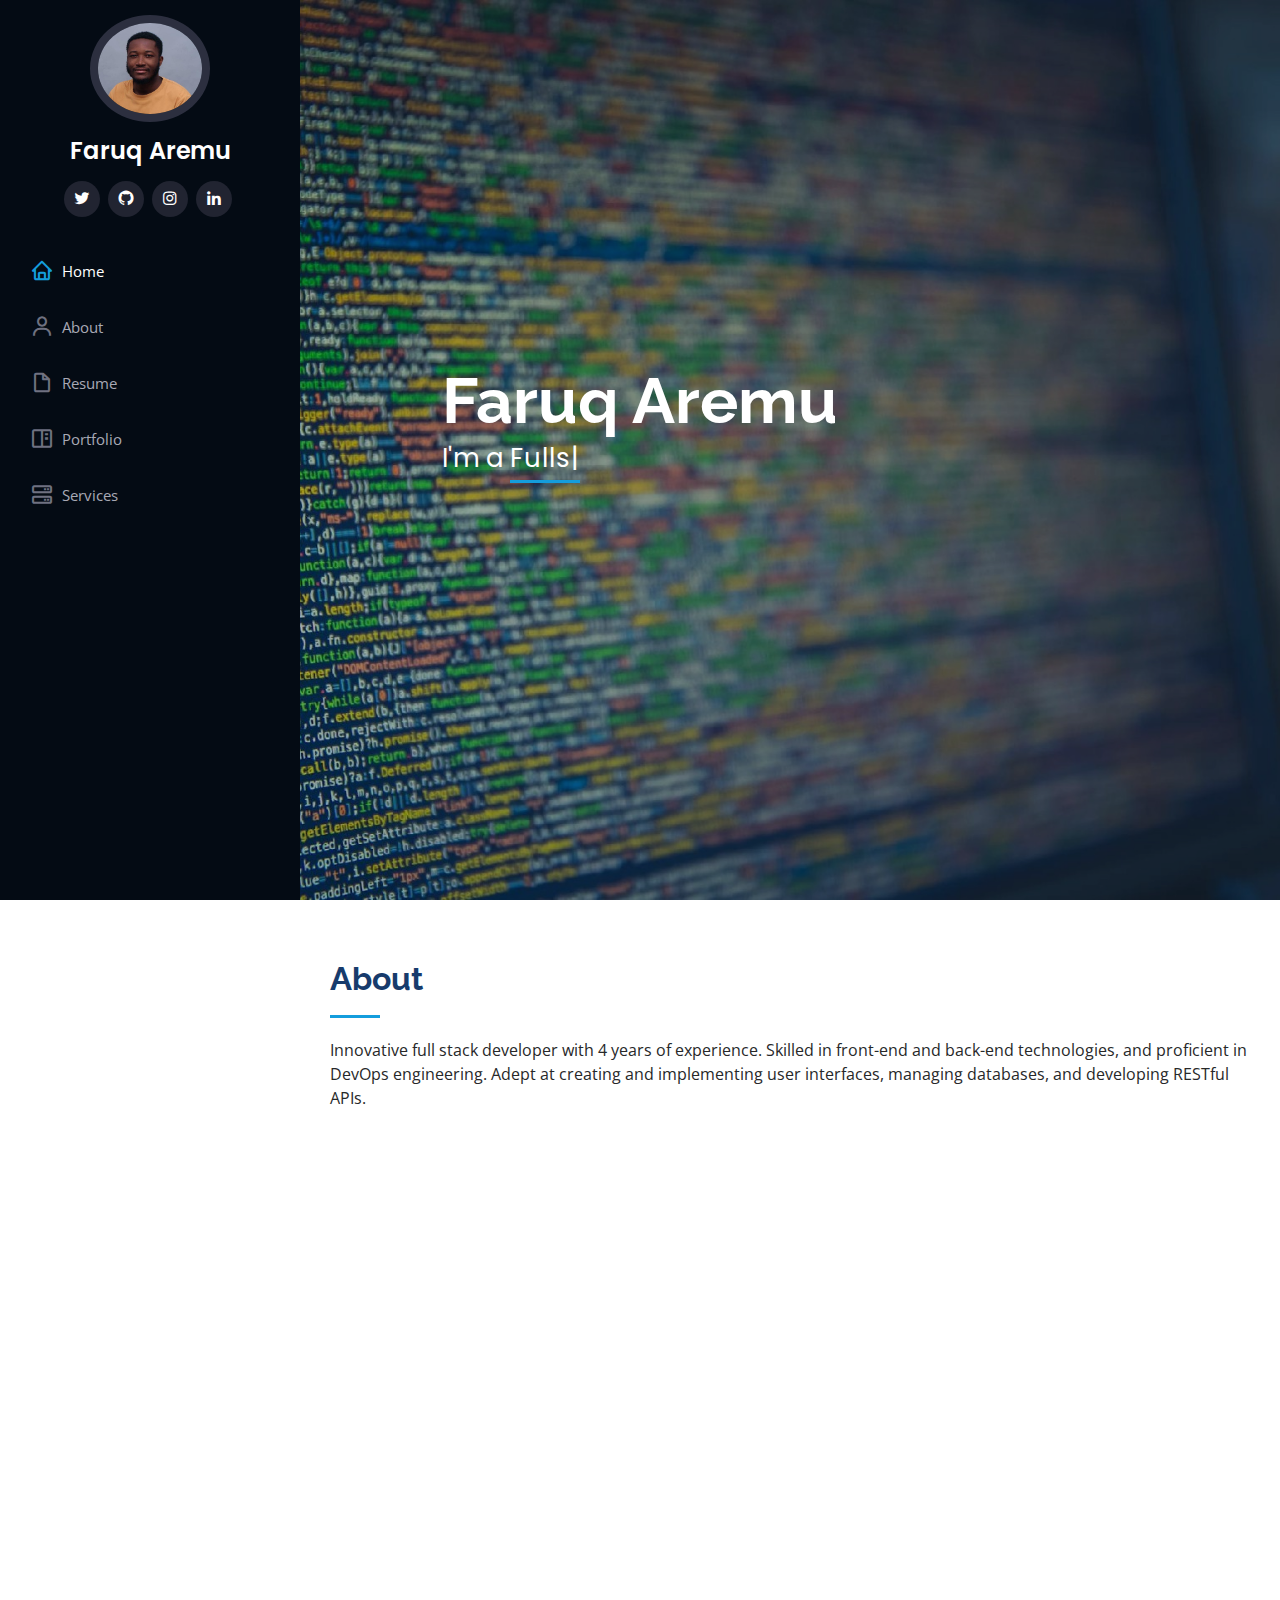
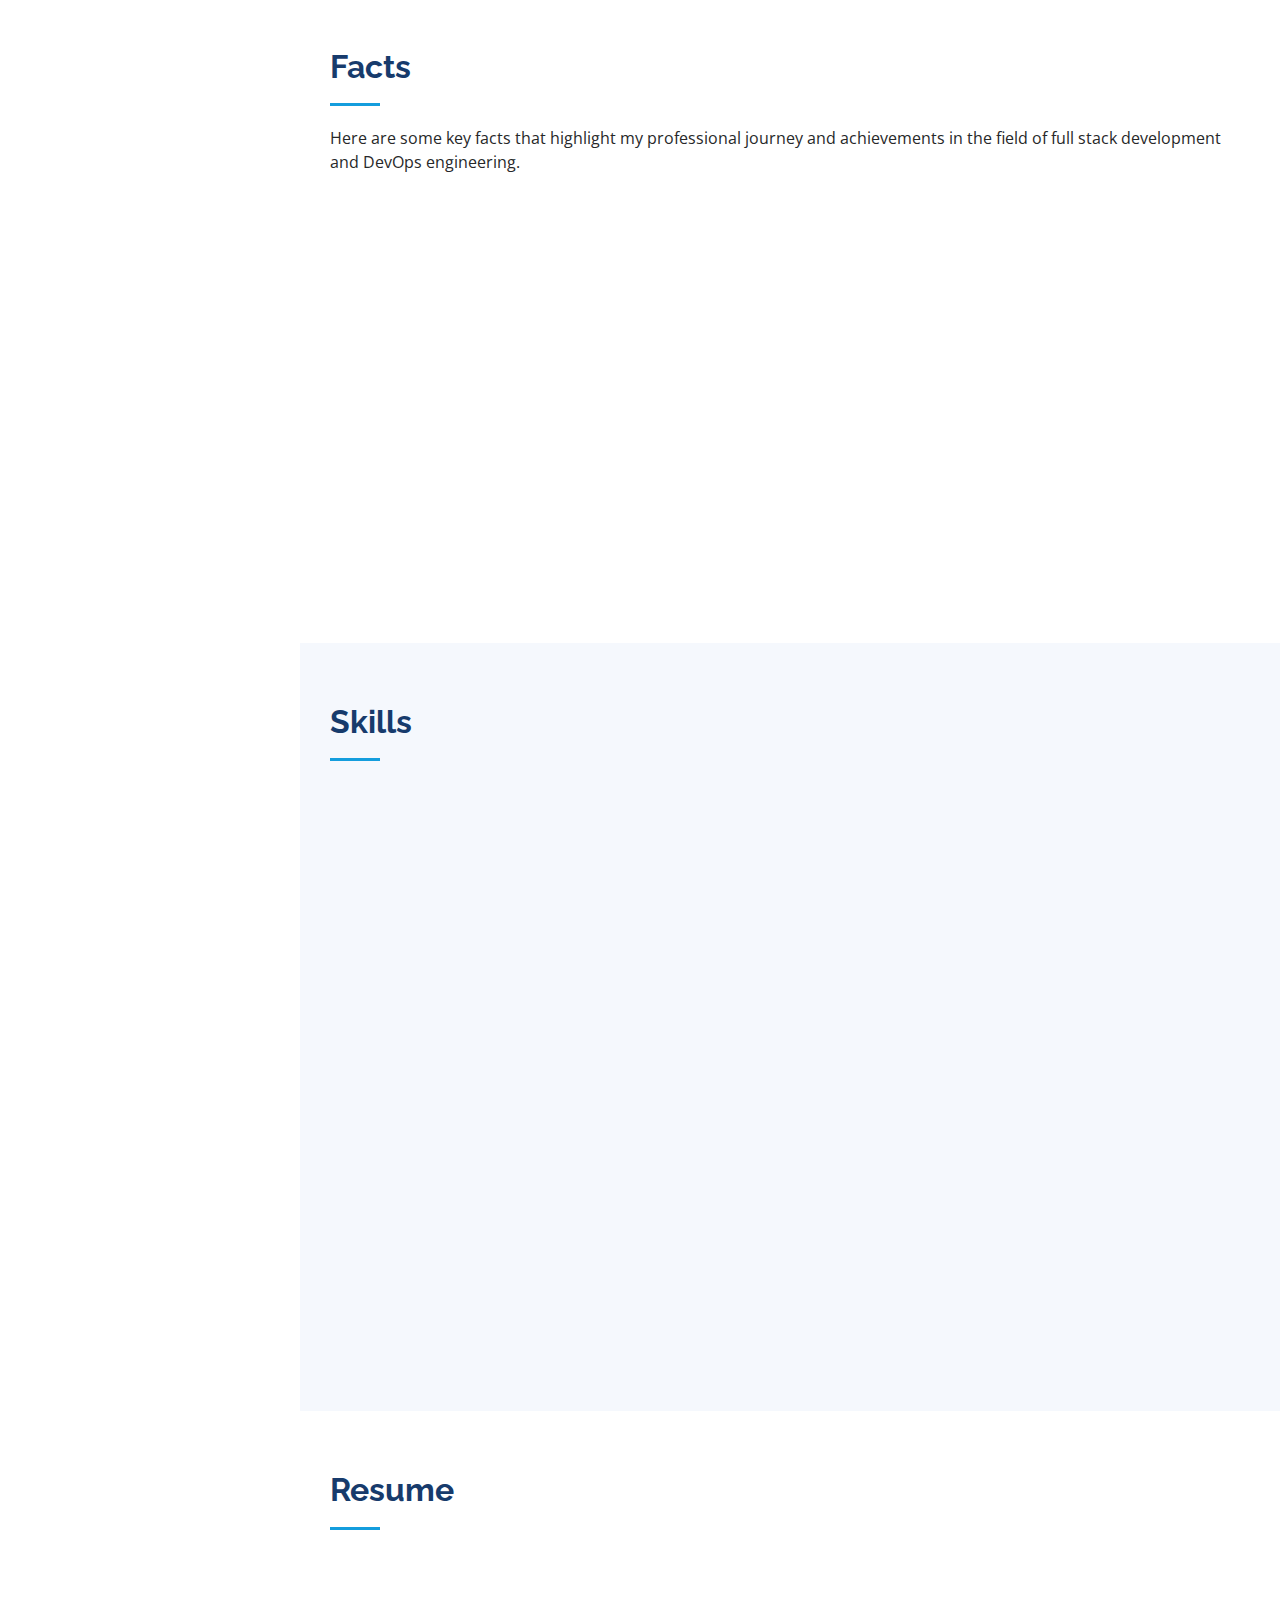
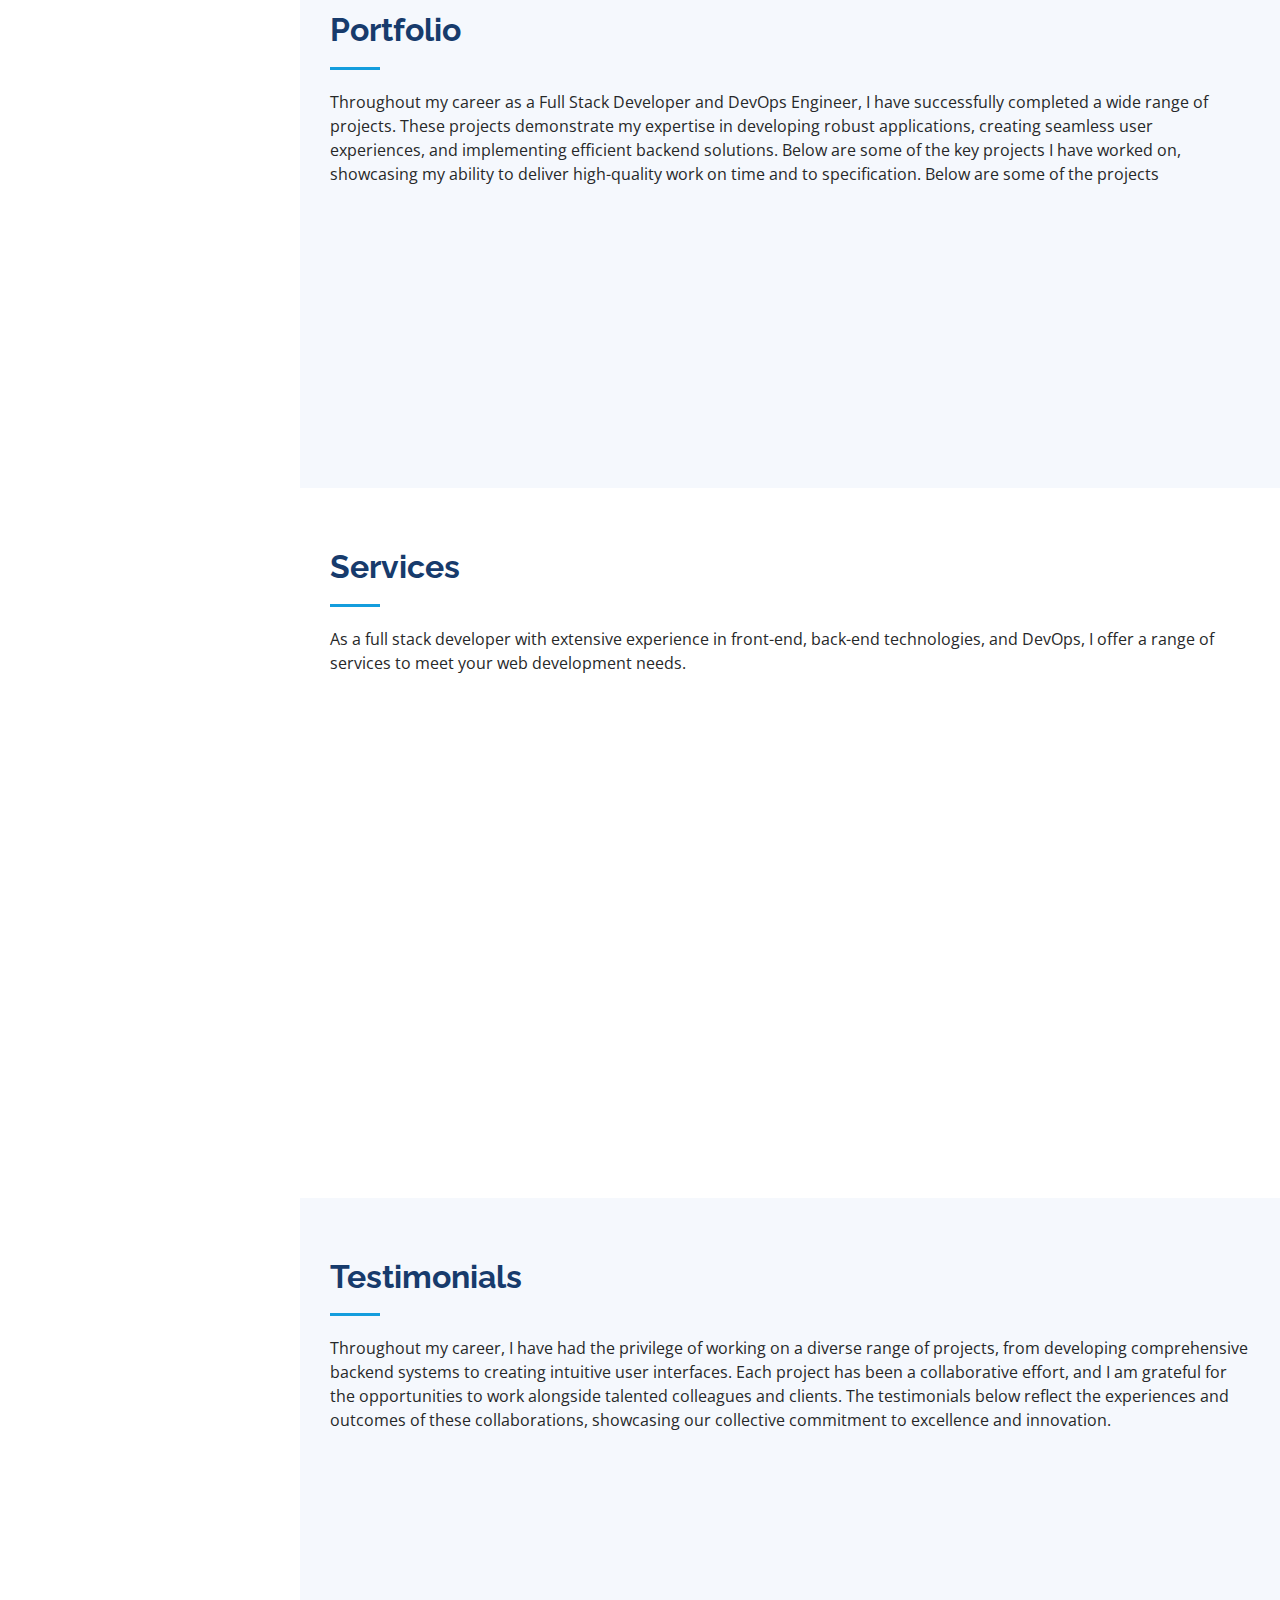
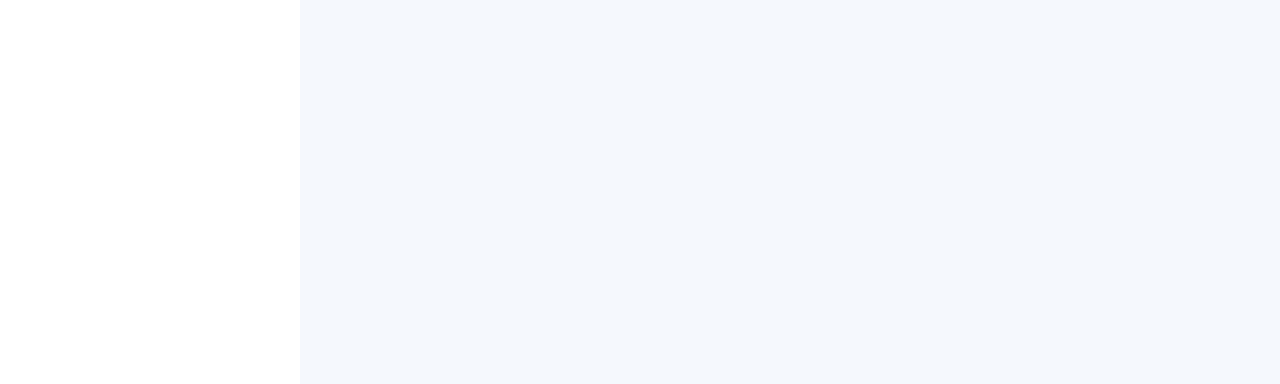
==== index.html @ 21bd144f "Add website files" ====
<!DOCTYPE html>
<html lang="en">

<head>
  <meta charset="utf-8">
  <meta content="width=device-width, initial-scale=1.0" name="viewport">

    <title> Faruq Aremu </title>
  <meta content="" name="description">
  <meta content="" name="keywords">

  <!-- Favicons -->
  <link href="assets/img/faviconRUK.ico" rel="icon">
  <link href="assets/img/apple-touch-icon.png" rel="apple-touch-icon">

  <!-- Google Fonts -->
  <link href="https://fonts.googleapis.com/css?family=Open+Sans:300,300i,400,400i,600,600i,700,700i|Raleway:300,300i,400,400i,500,500i,600,600i,700,700i|Poppins:300,300i,400,400i,500,500i,600,600i,700,700i" rel="stylesheet">

  <!-- Vendor CSS Files -->
  <link href="assets/vendor/aos/aos.css" rel="stylesheet">
  <link href="assets/vendor/bootstrap/css/bootstrap.min.css" rel="stylesheet">
  <link href="assets/vendor/bootstrap-icons/bootstrap-icons.css" rel="stylesheet">
  <link href="assets/vendor/boxicons/css/boxicons.min.css" rel="stylesheet">
  <link href="assets/vendor/glightbox/css/glightbox.min.css" rel="stylesheet">
  <link href="assets/vendor/swiper/swiper-bundle.min.css" rel="stylesheet">

  <!-- Template Main CSS File -->
  <link href="assets/css/style.css" rel="stylesheet">


</head>

<body>

  <!-- ======= Mobile nav toggle button ======= -->
  <i class="bi bi-list mobile-nav-toggle d-xl-none"></i>

  <!-- ======= Header ======= -->
  <header id="header">
    <div class="d-flex flex-column">

      <div class="profile">
        <img src="assets/img/faruq.jpeg" alt="" class="img-fluid rounded-circle">
        <h1 class="text-light"><a href="index.html">Faruq Aremu</a></h1>
        <div class="social-links mt-3 text-center">
          <a href="https://x.com/AremuGG" class="twitter"><i class="bx bxl-twitter"></i></a>
          <a href="https://github.com/aremugg" class="facebook"><i class="bx bxl-github"></i></a>
          <a href="https://www.instagram.com/_rookman/" class="instagram"><i class="bx bxl-instagram"></i></a>
          <a href="https://www.linkedin.com/in/aremu-faruq-64a634228/" class="linkedin"><i class="bx bxl-linkedin"></i></a>
        </div>
      </div>

      <nav id="navbar" class="nav-menu navbar">
        <ul>
          <li><a href="#hero" class="nav-link scrollto active"><i class="bx bx-home"></i> <span>Home</span></a></li>
          <li><a href="#about" class="nav-link scrollto"><i class="bx bx-user"></i> <span>About</span></a></li>
          <li><a href="#resume" class="nav-link scrollto"><i class="bx bx-file-blank"></i> <span>Resume</span></a></li>
          <li><a href="#portfolio" class="nav-link scrollto"><i class="bx bx-book-content"></i> <span>Portfolio</span></a></li>
          <li><a href="#services" class="nav-link scrollto"><i class="bx bx-server"></i> <span>Services</span></a></li>
<!--          <li><a href="#contact" class="nav-link scrollto"><i class="bx bx-envelope"></i> <span>Contact</span></a></li>-->
        </ul>
      </nav><!-- .nav-menu -->
    </div>
  </header><!-- End Header -->

  <!-- ======= Hero Section ======= -->
  <section id="hero" class="d-flex flex-column justify-content-center align-items-center">
    <div class="hero-container" data-aos="fade-in">
      <h1>Faruq Aremu</h1>
      <p>I'm a <span class="typed" data-typed-items="Fullstack Developer, Dev ops Engineer , Freelancer"></span></p>
    </div>
  </section><!-- End Hero -->

  <main id="main">

    <!-- ======= About Section ======= -->
    <section id="about" class="about">
      <div class="container">

        <div class="section-title">
          <h2>About</h2>
          <p>Innovative full stack developer with 4 years of experience. Skilled in front-end and back-end technologies, and proficient in DevOps engineering. Adept at creating and implementing user interfaces, managing databases, and developing RESTful APIs.</p>
        </div>

        <div class="row">
          <div class="col-lg-4" data-aos="fade-right">
            <img src="assets/img/faruq.jpeg" class="img-fluid" alt="userImage">
          </div>
          <div class="col-lg-8 pt-4 pt-lg-0 content" data-aos="fade-left">
            <h3>Fullstack Developer &amp; DevOps Engineer</h3>
            <div class="row">
              <div class="col-lg-6">
                <ul>
                  <li><i class="bi bi-chevron-right"></i> <strong>Website:</strong> <span>www.example.com</span></li>
                  <li><i class="bi bi-chevron-right"></i> <strong>Phone:</strong> <span>+234 703 942 8881</span></li>
                  <li><i class="bi bi-chevron-right"></i> <strong>City:</strong> <span>Lagos, Nigeria</span></li>
                </ul>
              </div>
              <div class="col-lg-6">
                <ul>
                  <li><i class="bi bi-chevron-right"></i> <strong>Degree:</strong> <span>B.Sc. Accounting</span></li>
                  <li><i class="bi bi-chevron-right"></i> <strong>Email:</strong> <span>farouk2127@gmail.com</span></li>
                  <li><i class="bi bi-chevron-right"></i> <strong>Freelance:</strong> <span>Available</span></li>
                </ul>
              </div>
            </div>
            <p>
              Faruq Aremu is an innovative and deadline-driven full stack developer with over 4 years of experience. Skilled in designing and developing user-centered digital and print marketing materials from initial concept to final polished deliverable. Experienced in front-end and back-end technologies, Faruq has a proven track record of managing databases, developing RESTful APIs, and implementing CI/CD pipelines to ensure efficient and high-quality project delivery. He is proficient in using React, Tailwind, Vite, Node.js, Express.js, and Nest.js, among other technologies. Faruq is committed to continuous improvement and learning in the field of software development and DevOps.
            </p>
          </div>
        </div>

      </div>
    </section><!-- End About Section -->

    <!-- ======= Facts Section ======= -->
    <section id="facts" class="facts">
      <div class="container">

        <div class="section-title">
          <h2>Facts</h2>
          <p>Here are some key facts that highlight my professional journey and achievements in the field of full stack development and DevOps engineering.</p>
        </div>

        <div class="row no-gutters">

          <div class="col-lg-3 col-md-6 d-md-flex align-items-md-stretch" data-aos="fade-up">
            <div class="count-box">
              <i class="bi bi-emoji-smile"></i>
              <span data-purecounter-start="0" data-purecounter-end="25" data-purecounter-duration="1" class="purecounter"></span>
              <p><strong>Happy Clients</strong> Successfully completed projects for 25 clients, ensuring satisfaction and repeat business.</p>
            </div>
          </div>

          <div class="col-lg-3 col-md-6 d-md-flex align-items-md-stretch" data-aos="fade-up" data-aos-delay="100">
            <div class="count-box">
              <i class="bi bi-journal-richtext"></i>
              <span data-purecounter-start="0" data-purecounter-end="30" data-purecounter-duration="1" class="purecounter"></span>
              <p><strong>Projects</strong> Delivered over 30 projects, encompassing web applications, APIs, and cloud deployments.</p>
            </div>
          </div>

          <div class="col-lg-3 col-md-6 d-md-flex align-items-md-stretch" data-aos="fade-up" data-aos-delay="200">
            <div class="count-box">
              <i class="bi bi-headset"></i>
              <span data-purecounter-start="0" data-purecounter-end="2000" data-purecounter-duration="1" class="purecounter"></span>
              <p><strong>Hours Of Support</strong> Provided 2000+ hours of support and maintenance, ensuring optimal performance and client satisfaction.</p>
            </div>
          </div>

          <div class="col-lg-3 col-md-6 d-md-flex align-items-md-stretch" data-aos="fade-up" data-aos-delay="300">
            <div class="count-box">
              <i class="bi bi-people"></i>
              <span data-purecounter-start="0" data-purecounter-end="20" data-purecounter-duration="1" class="purecounter"></span>
              <p><strong>Team Members</strong> Collaborated with 20 dedicated team members across various projects, fostering teamwork and innovation.</p>
            </div>
          </div>

        </div>

      </div>
    </section><!-- End Facts Section -->

    <!-- ======= Skills Section ======= -->
    <section id="skills" class="skills section-bg">
      <div class="container">

        <div class="section-title">
          <h2>Skills</h2>
        </div>

        <div class="row skills-content">

          <div class="col-lg-6" data-aos="fade-up">

            <div class="progress">
              <span class="skill">HTML <i class="val">100%</i></span>
              <div class="progress-bar-wrap">
                <div class="progress-bar" role="progressbar" aria-valuenow="100" aria-valuemin="0" aria-valuemax="100"></div>
              </div>
            </div>

            <div class="progress">
              <span class="skill">CSS <i class="val">100%</i></span>
              <div class="progress-bar-wrap">
                <div class="progress-bar" role="progressbar" aria-valuenow="100" aria-valuemin="0" aria-valuemax="100"></div>
              </div>
            </div>

            <div class="progress">
              <span class="skill">JavaScript <i class="val">100%</i></span>
              <div class="progress-bar-wrap">
                <div class="progress-bar" role="progressbar" aria-valuenow="100" aria-valuemin="0" aria-valuemax="100"></div>
              </div>
            </div>

            <div class="progress">
              <span class="skill">React <i class="val">100%</i></span>
              <div class="progress-bar-wrap">
                <div class="progress-bar" role="progressbar" aria-valuenow="100" aria-valuemin="0" aria-valuemax="100"></div>
              </div>
            </div>

            <div class="progress">
              <span class="skill">Vue <i class="val">100%</i></span>
              <div class="progress-bar-wrap">
                <div class="progress-bar" role="progressbar" aria-valuenow="100" aria-valuemin="0" aria-valuemax="100"></div>
              </div>
            </div>

            <div class="progress">
              <span class="skill">Node.js <i class="val">100%</i></span>
              <div class="progress-bar-wrap">
                <div class="progress-bar" role="progressbar" aria-valuenow="100" aria-valuemin="0" aria-valuemax="100"></div>
              </div>
            </div>

            <div class="progress">
              <span class="skill">Tailwind <i class="val">100%</i></span>
              <div class="progress-bar-wrap">
                <div class="progress-bar" role="progressbar" aria-valuenow="100" aria-valuemin="0" aria-valuemax="100"></div>
              </div>
            </div>
            <div class="progress">
              <span class="skill">GIT <i class="val">100%</i></span>
              <div class="progress-bar-wrap">
                <div class="progress-bar" role="progressbar" aria-valuenow="100" aria-valuemin="0" aria-valuemax="100"></div>
              </div>
            </div>
            <div class="progress">
              <span class="skill">Typescript <i class="val">100%</i></span>
              <div class="progress-bar-wrap">
                <div class="progress-bar" role="progressbar" aria-valuenow="100" aria-valuemin="0" aria-valuemax="100"></div>
              </div>
            </div>

          </div>

          <div class="col-lg-6" data-aos="fade-up" data-aos-delay="100">

            <div class="progress">
              <span class="skill">Express.js <i class="val">100%</i></span>
              <div class="progress-bar-wrap">
                <div class="progress-bar" role="progressbar" aria-valuenow="100" aria-valuemin="0" aria-valuemax="100"></div>
              </div>
            </div>

            <div class="progress">
              <span class="skill">Nest.js <i class="val">80%</i></span>
              <div class="progress-bar-wrap">
                <div class="progress-bar" role="progressbar" aria-valuenow="80" aria-valuemin="0" aria-valuemax="100"></div>
              </div>
            </div>

            <div class="progress">
              <span class="skill">SQL/NoSQL Databases <i class="val">100%</i></span>
              <div class="progress-bar-wrap">
                <div class="progress-bar" role="progressbar" aria-valuenow="100" aria-valuemin="0" aria-valuemax="100"></div>
              </div>
            </div>

            <div class="progress">
              <span class="skill">Docker <i class="val">85%</i></span>
              <div class="progress-bar-wrap">
                <div class="progress-bar" role="progressbar" aria-valuenow="85" aria-valuemin="0" aria-valuemax="100"></div>
              </div>
            </div>

            <div class="progress">
              <span class="skill">Kubernetes <i class="val">85%</i></span>
              <div class="progress-bar-wrap">
                <div class="progress-bar" role="progressbar" aria-valuenow="75" aria-valuemin="0" aria-valuemax="100"></div>
              </div>
            </div>

            <div class="progress">
              <span class="skill">Amazon Web Services (AWS)<i class="val">100%</i></span>
              <div class="progress-bar-wrap">
                <div class="progress-bar" role="progressbar" aria-valuenow="100" aria-valuemin="0" aria-valuemax="100"></div>
              </div>
            </div>

            <div class="progress">
              <span class="skill">Microsoft Azure<i class="val">100%</i></span>
              <div class="progress-bar-wrap">
                <div class="progress-bar" role="progressbar" aria-valuenow="100" aria-valuemin="0" aria-valuemax="100"></div>
              </div>
            </div>
            <div class="progress">
              <span class="skill">Vite<i class="val">100%</i></span>
              <div class="progress-bar-wrap">
                <div class="progress-bar" role="progressbar" aria-valuenow="100" aria-valuemin="0" aria-valuemax="100"></div>
              </div>
            </div>
            <div class="progress">
              <span class="skill">Rest API<i class="val">100%</i></span>
              <div class="progress-bar-wrap">
                <div class="progress-bar" role="progressbar" aria-valuenow="100" aria-valuemin="0" aria-valuemax="100"></div>
              </div>
            </div>


          </div>

        </div>

      </div>
    </section><!-- End Skills Section -->

    <!-- ======= Resume Section ======= -->
    <section id="resume" class="resume">
      <div class="container">

        <div class="section-title">
          <h2>Resume</h2>
        </div>

        <div class="row">
          <div class="col-lg-6" data-aos="fade-up">
            <h3 class="resume-title">Summary</h3>
            <div class="resume-item pb-0">
              <h4>Faruq Aremu</h4>
              <p><em>Innovative full stack developer with 4 years of experience. Skilled in front-end and back-end technologies, and proficient in DevOps engineering. Adept at creating and implementing user interfaces, managing databases, and developing RESTful APIs.</em></p>
              <ul>
                <li>32, Greenville Estate, Ajah-Lekki, Lagos</li>
                <li>+2347039428881</li>
                <li>farouk2127@gmail.com</li>
              </ul>
            </div>

            <h3 class="resume-title">Education</h3>
            <div class="resume-item">
              <h4>B.Sc. Accounting</h4>
              <h5>2016 - 2020</h5>
              <p><em>University of Lagos, Akoka-Yaba, Lagos</em></p>
              <p>Second Class Honours, Lower Division</p>
            </div>
            <div class="resume-item">
              <h4>Senior Secondary School Certificate</h4>
              <h5>2010 - 2016</h5>
              <p><em>Genesis High School</em></p>
            </div>

            <h3 class="resume-title">Professional Experience</h3>
            <div class="resume-item">
              <h4>Intern</h4>
              <h5>February 2024</h5>
              <p><em>HNG TECH LIMITED, Lagos</em></p>
              <ul>
                <li>Containerized applications using Docker.</li>
                <li>Managed Docker images and containers.</li>
                <li>Implemented Kubernetes for orchestration and management of containerized applications.</li>
                <li>Assisted in managing Kubernetes clusters.</li>
                <li>Contributed to a 20% reduction in deployment times by optimizing Docker and Kubernetes configurations.</li>
              </ul>
            </div>
            <div class="resume-item">
              <h4>Frontend Developer</h4>
              <h5>October 2018 - February 2019</h5>
              <p><em>TechGen Africa, Ajah, Lagos</em></p>
              <ul>
                <li>Developed websites using HTML5, CSS3, and JavaScript.</li>
                <li>Implemented enhancements to improve web functionality and responsiveness.</li>
                <li>Ensured builds functioned correctly on mobile, tablet, and desktop devices.</li>
                <li>Increased web traffic by 15% through user-friendly interface enhancements and SEO optimization.</li>
              </ul>
            </div>
          </div>

          <div class="col-lg-6" data-aos="fade-up" data-aos-delay="100">
            <h3 class="resume-title">Professional Experience</h3>
            <div class="resume-item">
              <h4>Full Stack Engineer</h4>
              <h5>February 2024 - Present</h5>
              <p><em>500chow, Lekki, Lagos Nigeria</em></p>
              <ul>
                <li>Design and develop responsive and intuitive user interfaces using React, Tailwind, and Vite.</li>
                <li>Manage application state using Redux and Zustand.</li>
                <li>Develop RESTful APIs using Node.js, Express.js, and Nest.js.</li>
                <li>Integrate and manage databases (SQL/NoSQL).</li>
                <li>Deploy applications to cloud platforms like DigitalOcean and Heroku.</li>
                <li>Implement and maintain CI/CD pipelines.</li>
                <li>Improved application performance by 30% through efficient state management and optimized API calls.</li>
              </ul>
            </div>

            <div class="resume-item">
              <h4>Full Stack Engineer</h4>
              <h5>October 2020 - January 2024</h5>
              <p><em>Qucoon Limited, Lekki, Lagos</em></p>
              <ul>
                <li>Designed and developed scalable, high-performance web applications using React, Node.js, and Express.js.</li>
                <li>Created and maintained RESTful APIs to facilitate seamless data exchange between front-end and back-end systems.</li>
                <li>Implemented robust authentication and authorization mechanisms using JWT and OAuth2.</li>
                <li>Led the migration of on-premises applications to AWS, leveraging services such as EC2, S3, RDS, and Lambda to improve infrastructure efficiency and reduce costs.</li>
                <li>Optimized database performance and management by designing and maintaining SQL and NoSQL databases, including MongoDB and PostgreSQL.</li>
                <li>Automated deployment processes using CI/CD pipelines with Jenkins and GitLab, reducing deployment times by 40% and minimizing human error.</li>
                <li>Implemented containerization strategies using Docker to ensure consistent application environments across development, testing, and production.</li>
                <li>Managed Kubernetes clusters for orchestration of microservices, improving application scalability and resilience.</li>
                <li>Collaborated with cross-functional teams to gather requirements, troubleshoot issues, and ensure timely delivery of high-quality software solutions.</li>
                <li>Conducted code reviews, provided mentorship to junior developers, and established best practices for coding, testing, and DevOps processes.</li>
              </ul>
            </div>
          </div>
        </div>

      </div>
    </section>
    <!-- End Resume Section -->

    <!-- ======= Portfolio Section ======= -->
    <section id="portfolio" class="portfolio section-bg">
      <div class="container">

        <div class="section-title">
          <h2>Portfolio</h2>
          <p>Throughout my career as a Full Stack Developer and DevOps Engineer, I have successfully completed a wide range of projects. These projects demonstrate my expertise in developing robust applications, creating seamless user experiences, and implementing efficient backend solutions. Below are some of the key projects I have worked on, showcasing my ability to deliver high-quality work on time and to specification. Below are some of the projects</p>
        </div>

        <div class="row" data-aos="fade-up">
          <div class="col-lg-12 d-flex justify-content-center">
            <ul id="portfolio-flters">
            </ul>
          </div>
        </div>

        <div class="row portfolio-container" data-aos="fade-up" data-aos-delay="100">

          <div class="col-lg-4 col-md-6 portfolio-item filter-app">
            <div class="portfolio-wrap">
              <img src="https://assets-base.s3.amazonaws.com/img/firstbank/fbnLogoGhana.png" class="img-fluid" alt="">
              <div class="portfolio-links">
                <a href="https://fbndirect.fbngroup.com/home/" title="More Details"><i class="bx bx-link"></i></a>
              </div>
            </div>
          </div>

          <div class="col-lg-4 col-md-6 portfolio-item filter-web">
            <div class="portfolio-wrap">
              <img src="assets/img/apver.png" class="img-fluid" alt="">
              <div class="portfolio-links">
                <a href="https://apvertise.com" title="More Details"><i class="bx bx-link"></i></a>
              </div>
            </div>
          </div>

          <div class="col-lg-4 col-md-6 portfolio-item filter-app">
            <div class="portfolio-wrap">
              <img src="assets/img/dhglogo.png" class="img-fluid" alt="">
              <div class="portfolio-links">
                <a href="https://3pl.chowcentral.com" title="More Details"><i class="bx bx-link"></i></a>
              </div>
            </div>
          </div>

          <div class="col-lg-4 col-md-6 portfolio-item filter-card">
            <div class="portfolio-wrap">
              <img src="assets/img/timeslot.png" class="img-fluid" alt="">
              <div class="portfolio-links">
                <a href="https://www.timeslate.com" title="More Details"><i class="bx bx-link"></i></a>
              </div>
            </div>
          </div>


        </div>

      </div>
    </section><!-- End Portfolio Section -->

    <!-- ======= Services Section ======= -->
    <section id="services" class="services">
      <div class="container">
        <div class="section-title">
          <h2>Services</h2>
          <p>As a full stack developer with extensive experience in front-end, back-end technologies, and DevOps, I offer a range of services to meet your web development needs.</p>
        </div>

        <div class="row">
          <div class="col-lg-4 col-md-6 icon-box" data-aos="fade-up">
            <div class="icon"><i class="bi bi-code-slash"></i></div>
            <h4 class="title"><a href="">Web Development</a></h4>
            <p class="description">Creating responsive and intuitive user interfaces using modern frameworks like React, Vue.js, and Tailwind.</p>
          </div>
          <div class="col-lg-4 col-md-6 icon-box" data-aos="fade-up" data-aos-delay="100">
            <div class="icon"><i class="bi bi-server"></i></div>
            <h4 class="title"><a href="">Backend Development</a></h4>
            <p class="description">Building robust and scalable backend systems with Node.js, Express.js, and Nest.js, including database management with SQL and NoSQL databases.</p>
          </div>
          <div class="col-lg-4 col-md-6 icon-box" data-aos="fade-up" data-aos-delay="200">
            <div class="icon"><i class="bi bi-cloud"></i></div>
            <h4 class="title"><a href="">DevOps Engineering</a></h4>
            <p class="description">Implementing CI/CD pipelines, managing cloud deployments on AWS, Azure, and DigitalOcean, and ensuring smooth and efficient development workflows.</p>
          </div>
          <div class="col-lg-4 col-md-6 icon-box" data-aos="fade-up" data-aos-delay="300">
            <div class="icon"><i class="bi bi-lock"></i></div>
            <h4 class="title"><a href="">Security and Authentication</a></h4>
            <p class="description">Implementing secure authentication and authorization mechanisms to protect applications and user data.</p>
          </div>
          <div class="col-lg-4 col-md-6 icon-box" data-aos="fade-up" data-aos-delay="400">
            <div class="icon"><i class="bi bi-git"></i></div>
            <h4 class="title"><a href="">Version Control</a></h4>
            <p class="description">Using Git for source code management, including branching strategies, pull requests, and code reviews to maintain code quality.</p>
          </div>
          <div class="col-lg-4 col-md-6 icon-box" data-aos="fade-up" data-aos-delay="500">
            <div class="icon"><i class="bi bi-file-earmark-code"></i></div>
            <h4 class="title"><a href="">Project Documentation</a></h4>
            <p class="description">Creating and maintaining comprehensive documentation for code, system architecture, and technical workflows to support ongoing development and onboarding.</p>
          </div>
        </div>
      </div>
    </section>
    <!-- End Services Section -->

    <!-- ======= Testimonials Section ======= -->
    <section id="testimonials" class="testimonials section-bg">
      <div class="container">

        <div class="section-title">
          <h2>Testimonials</h2>
          <p>
            Throughout my career, I have had the privilege of working on a diverse range of projects, from developing comprehensive backend systems to creating intuitive user interfaces. Each project has been a collaborative effort, and I am grateful for the opportunities to work alongside talented colleagues and clients. The testimonials below reflect the experiences and outcomes of these collaborations, showcasing our collective commitment to excellence and innovation.
          </p>
        </div>

        <div class="testimonials-slider swiper" data-aos="fade-up" data-aos-delay="100">
          <div class="swiper-wrapper">

            <div class="swiper-slide">
              <div class="testimonial-item" data-aos="fade-up">
                <p>
                  <i class="bx bxs-quote-alt-left quote-icon-left"></i>
                  Working with Faruq has been an exceptional experience. As a UI/UX designer, I provided the designs which Faruq implemented flawlessly on the web app. His attention to detail and dedication to delivering high-quality work is impressive.
                  <i class="bx bxs-quote-alt-right quote-icon-right"></i>
                </p>
                <img src="assets/img/sinclair.jpeg" class="testimonial-img" alt="">
                <h3>Sinclair Ajuku</h3>
                <h4>Product Designer & UI/UX Designer</h4>
              </div>
            </div><!-- End testimonial item -->

            <div class="swiper-slide">
              <div class="testimonial-item" data-aos="fade-up" data-aos-delay="200">
                <p>
                  <i class="bx bxs-quote-alt-left quote-icon-left"></i>
                  Faruq's expertise in backend development was crucial for our mobile application project. He created RESTful APIs that were easy to integrate and reliable, enhancing the functionality of our app. His problem-solving skills and dedication are commendable.
                  <i class="bx bxs-quote-alt-right quote-icon-right"></i>
                </p>
                <img src="assets/img/pascal.png" class="testimonial-img" alt="">
                <h3>Pascal Chidi</h3>
                <h4>CEO & Senior Mobile Developer</h4>
              </div>
            </div><!-- End testimonial item -->

            <div class="swiper-slide">
              <div class="testimonial-item" data-aos="fade-up" data-aos-delay="300">
                <p>
                  <i class="bx bxs-quote-alt-left quote-icon-left"></i>
                  Having worked with Faruq during our university years, I can attest to his skills in backend development and big data analysis. His technical acumen and innovative approach to solving complex problems make him a valuable asset to any team.
                  <i class="bx bxs-quote-alt-right quote-icon-right"></i>
                </p>
                <img src="assets/img/qayyam.png" class="testimonial-img" alt="">
                <h3>Abdul-Qayyum Olatunji</h3>
                <h4>Freelancer</h4>
              </div>
            </div><!-- End testimonial item -->

          </div>
        </div>

      </div>
    </section><!-- End Testimonials Section -->

<!--    &lt;!&ndash; ======= Contact Section ======= &ndash;&gt;-->
<!--    <section id="contact" class="contact">-->
<!--      <div class="container">-->

<!--        <div class="section-title">-->
<!--          <h2>Contact</h2>-->
<!--        </div>-->

<!--        <div class="row" data-aos="fade-in">-->

<!--          <div class="col-lg-5 d-flex align-items-stretch">-->
<!--            <div class="info">-->
<!--              <div class="address">-->
<!--                <i class="bi bi-geo-alt"></i>-->
<!--                <h4>Location:</h4>-->
<!--                <p>Lagos, Nigeria </p>-->
<!--              </div>-->

<!--              <div class="email">-->
<!--                <i class="bi bi-envelope"></i>-->
<!--                <h4>Email:</h4>-->
<!--                <p>farouk2127@gmail.com</p>-->
<!--              </div>-->

<!--              <div class="phone">-->
<!--                <i class="bi bi-phone"></i>-->
<!--                <h4>Call:</h4>-->
<!--                <p>+2347039428881</p>-->
<!--              </div>-->

<!--              <iframe src="https://www.google.com/maps/embed?pb=!1m18!1m12!1m3!1d317071.90345690964!2d3.325073280594965!3d6.524379152307987!2m3!1f0!2f0!3f0!3m2!1i1024!2i768!4f13.1!3m3!1m2!1s0x103bf508ad45e551%3A0xc4d324e937e29e0e!2sLagos%2C%20Nigeria!5e0!3m2!1sen!2sus!4v1692870864837!5m2!1sen!2sus" frameborder="0" style="border:0; width: 100%; height: 290px;" allowfullscreen></iframe>-->
<!--            </div>-->

<!--          </div>-->

<!--          <div class="col-lg-7 mt-5 mt-lg-0 d-flex align-items-stretch">-->
<!--            <form action="forms/contact.php" method="post" role="form" class="php-email-form">-->
<!--              <div class="row">-->
<!--                <div class="form-group col-md-6">-->
<!--                  <label for="name">Your Name</label>-->
<!--                  <input type="text" name="name" class="form-control" id="name" required>-->
<!--                </div>-->
<!--                <div class="form-group col-md-6">-->
<!--                  <label for="name">Your Email</label>-->
<!--                  <input type="email" class="form-control" name="email" id="email" required>-->
<!--                </div>-->
<!--              </div>-->
<!--              <div class="form-group">-->
<!--                <label for="name">Subject</label>-->
<!--                <input type="text" class="form-control" name="subject" id="subject" required>-->
<!--              </div>-->
<!--              <div class="form-group">-->
<!--                <label for="name">Message</label>-->
<!--                <textarea class="form-control" name="message" rows="10" required></textarea>-->
<!--              </div>-->
<!--              <div class="my-3">-->
<!--                <div class="loading">Loading</div>-->
<!--                <div class="error-message"></div>-->
<!--                <div class="sent-message">Your message has been sent. Thank you!</div>-->
<!--              </div>-->
<!--              <div class="text-center"><button type="submit">Send Message</button></div>-->
<!--            </form>-->
<!--          </div>-->

<!--        </div>-->

<!--      </div>-->
<!--    </section>&lt;!&ndash; End Contact Section &ndash;&gt;-->

  </main><!-- End #main -->

  <!-- ======= Footer ======= -->
  <footer id="footer">
    <div class="container">
      <div class="copyright">
         <strong><span></span></strong>
      </div>
      <div class="credits">
          <a href="https://bootstrapmade.com/"></a>
      </div>
    </div>
  </footer><!-- End  Footer -->

  <a href="#" class="back-to-top d-flex align-items-center justify-content-center"><i class="bi bi-arrow-up-short"></i></a>

  <!-- Vendor JS Files -->
  <script src="assets/vendor/purecounter/purecounter_vanilla.js"></script>
  <script src="assets/vendor/aos/aos.js"></script>
  <script src="assets/vendor/bootstrap/js/bootstrap.bundle.min.js"></script>
  <script src="assets/vendor/glightbox/js/glightbox.min.js"></script>
  <script src="assets/vendor/isotope-layout/isotope.pkgd.min.js"></script>
  <script src="assets/vendor/swiper/swiper-bundle.min.js"></script>
  <script src="assets/vendor/typed.js/typed.umd.js"></script>
  <script src="assets/vendor/waypoints/noframework.waypoints.js"></script>
  <script src="assets/vendor/php-email-form/validate.js"></script>

  <!-- Template Main JS File -->
  <script src="assets/js/main.js"></script>

</body>

</html>
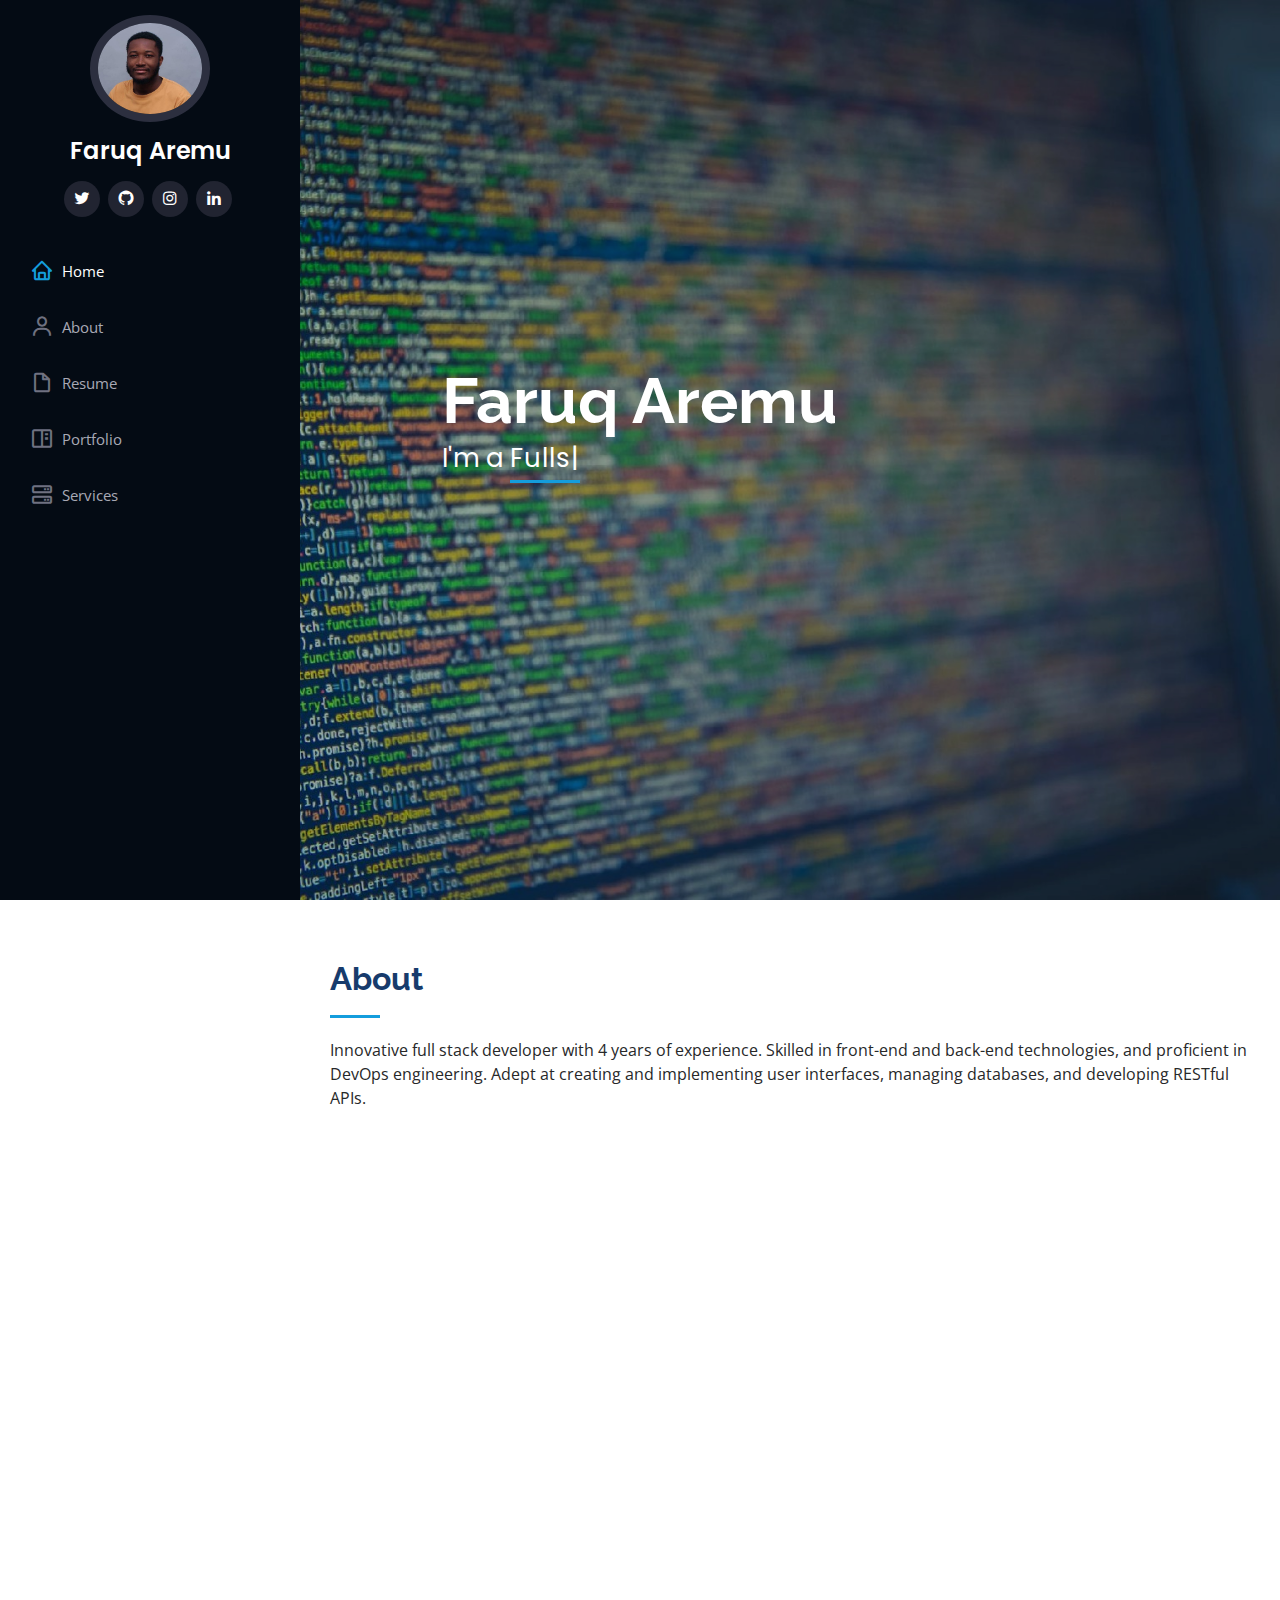
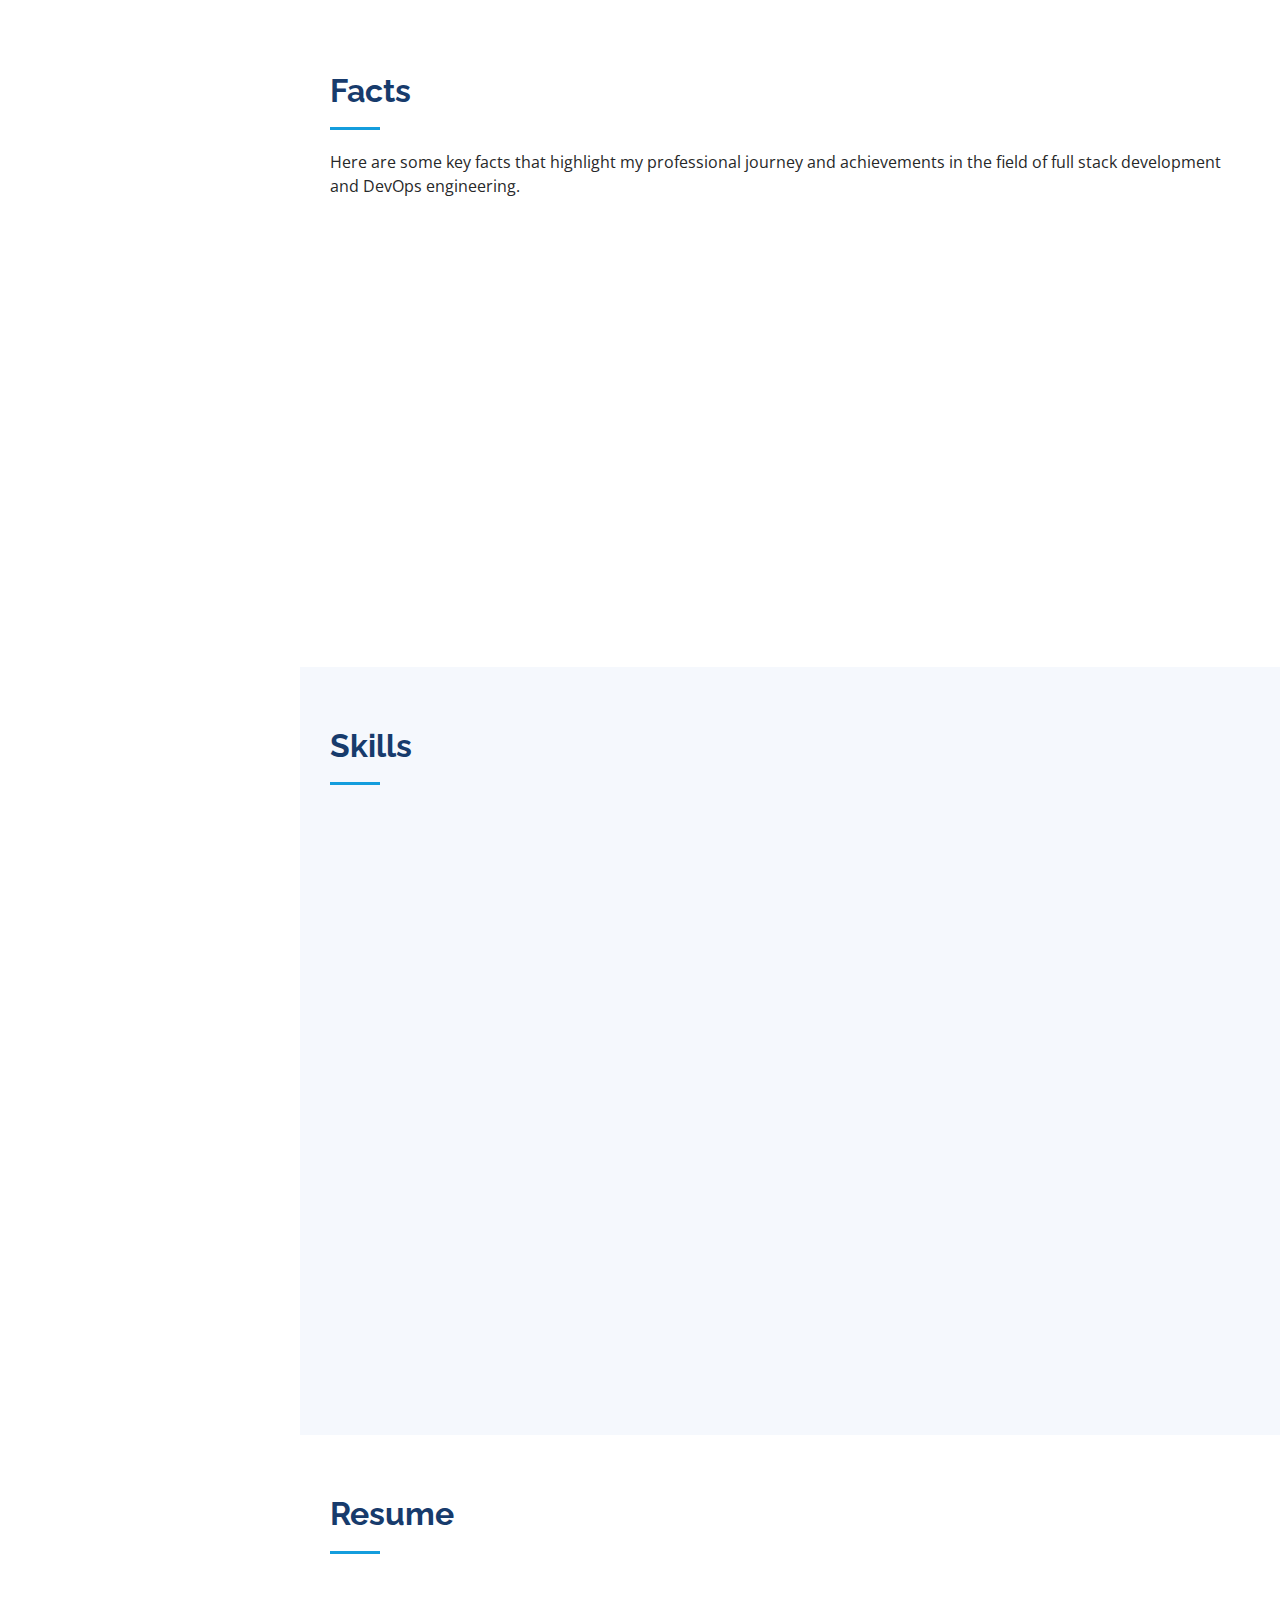
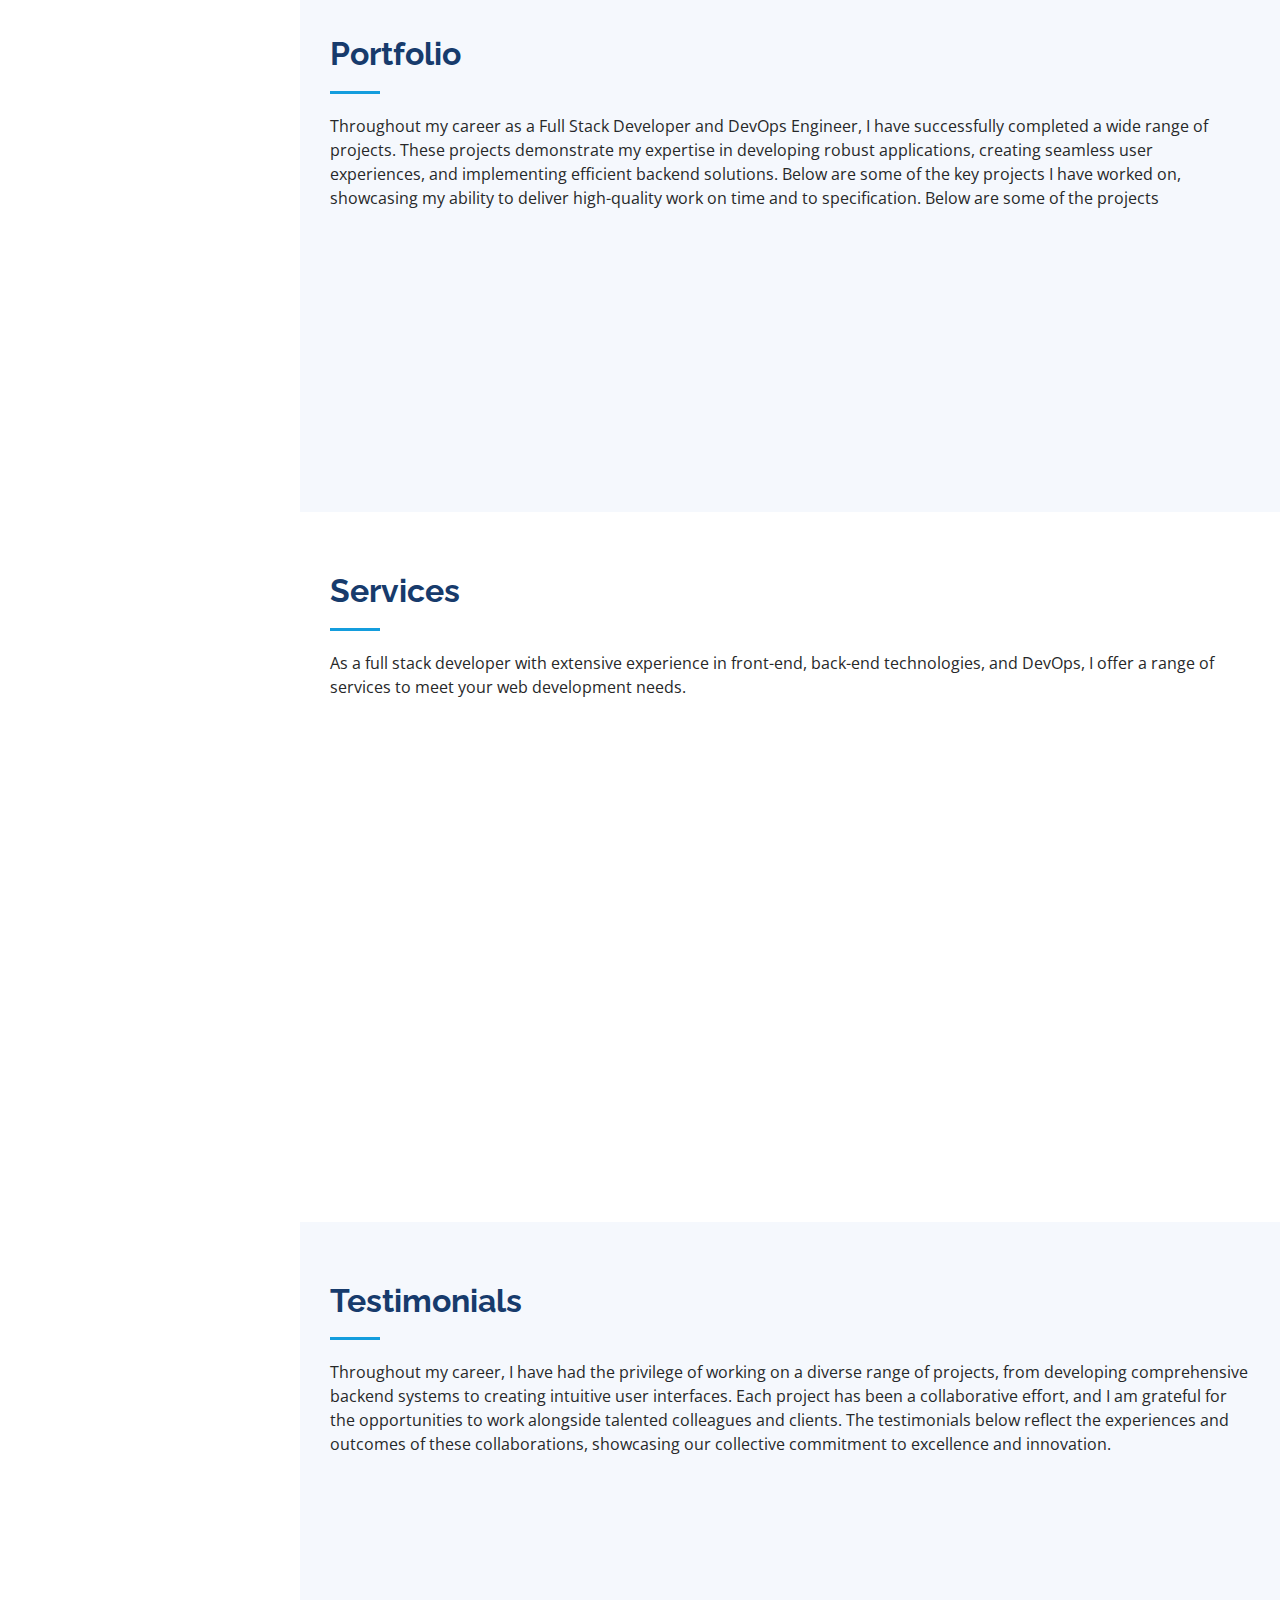
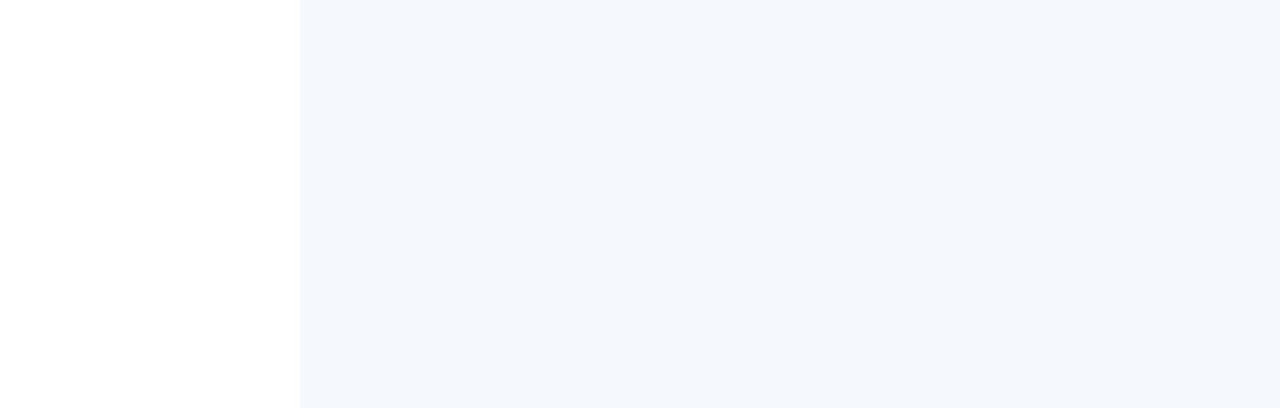
==== commit ed0157d1: "web link change" ====
--- a/index.html
+++ b/index.html
@@ -91,7 +91,7 @@
             <div class="row">
               <div class="col-lg-6">
                 <ul>
-                  <li><i class="bi bi-chevron-right"></i> <strong>Website:</strong> <span>www.example.com</span></li>
+                  <li><i class="bi bi-chevron-right"></i> <strong>Website:</strong> <span>faruq-aremu-portfolio.netlify.app</span></li>
                   <li><i class="bi bi-chevron-right"></i> <strong>Phone:</strong> <span>+234 703 942 8881</span></li>
                   <li><i class="bi bi-chevron-right"></i> <strong>City:</strong> <span>Lagos, Nigeria</span></li>
                 </ul>
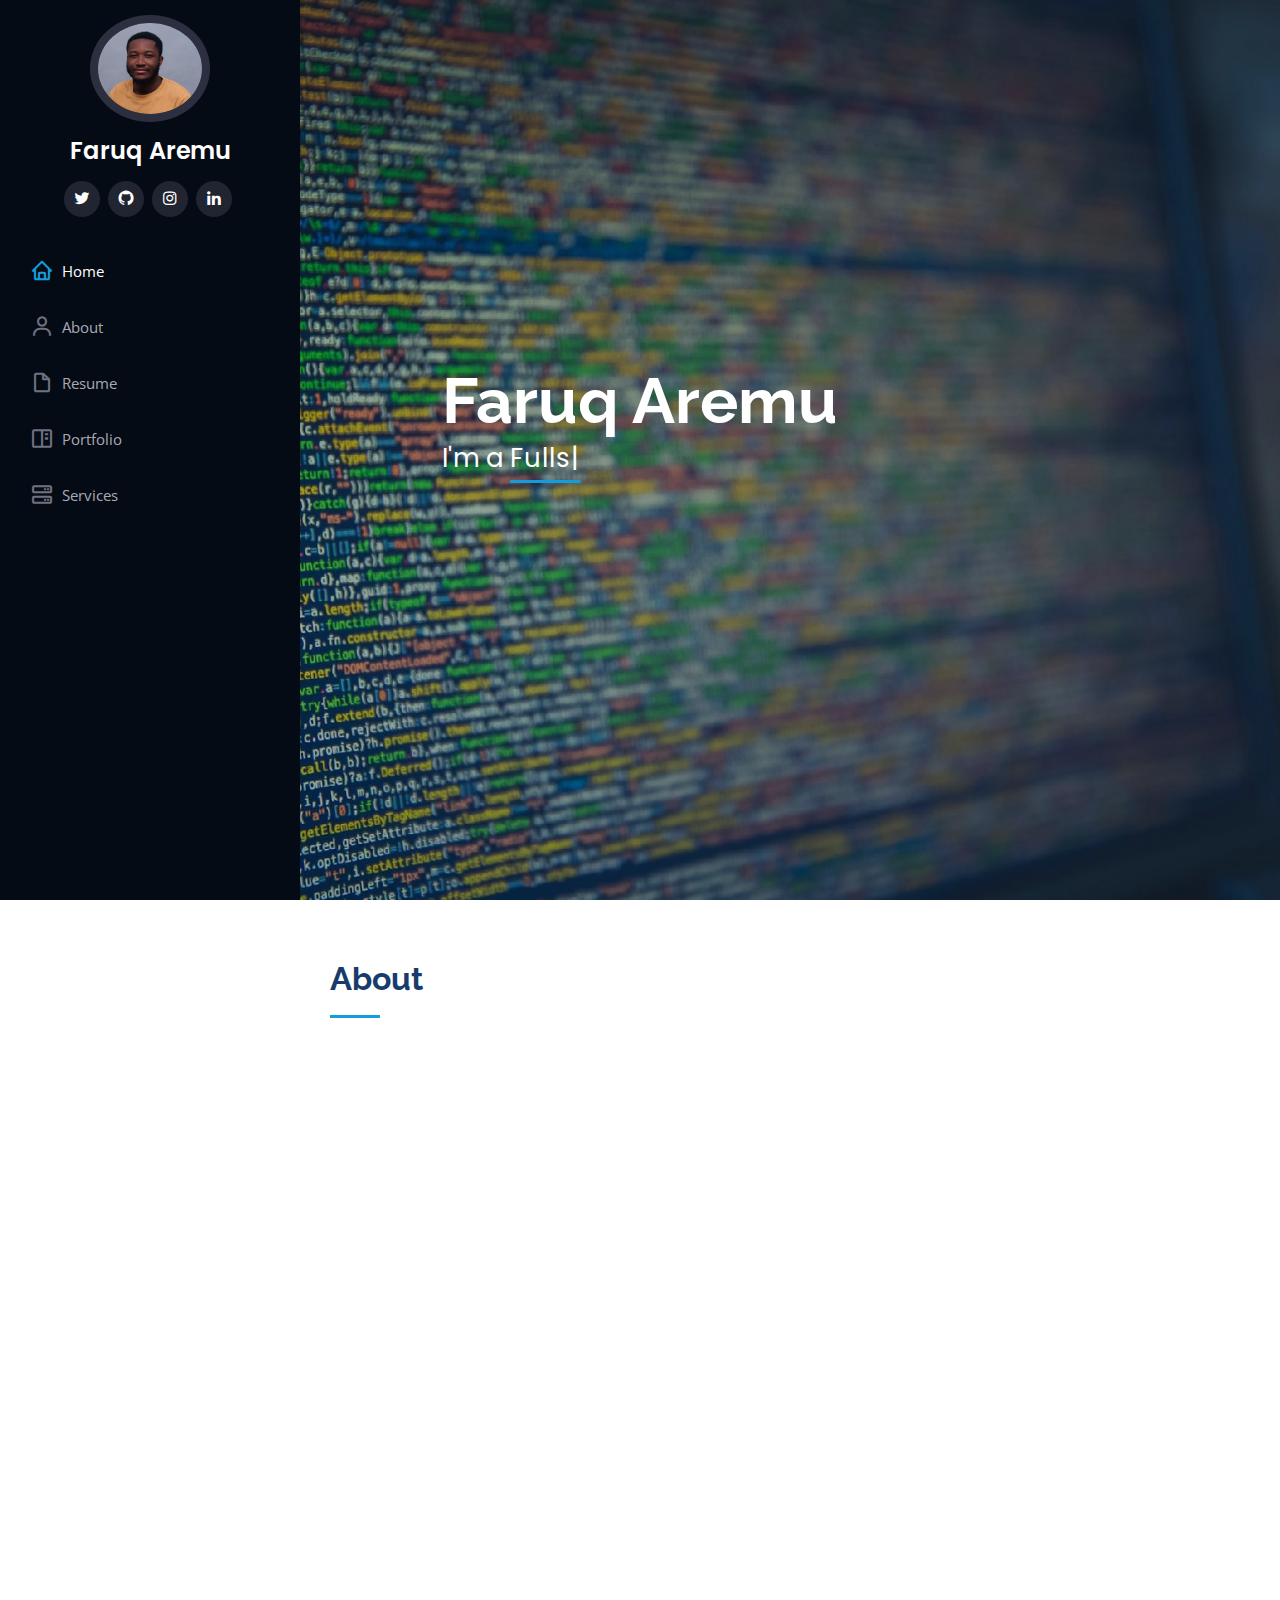
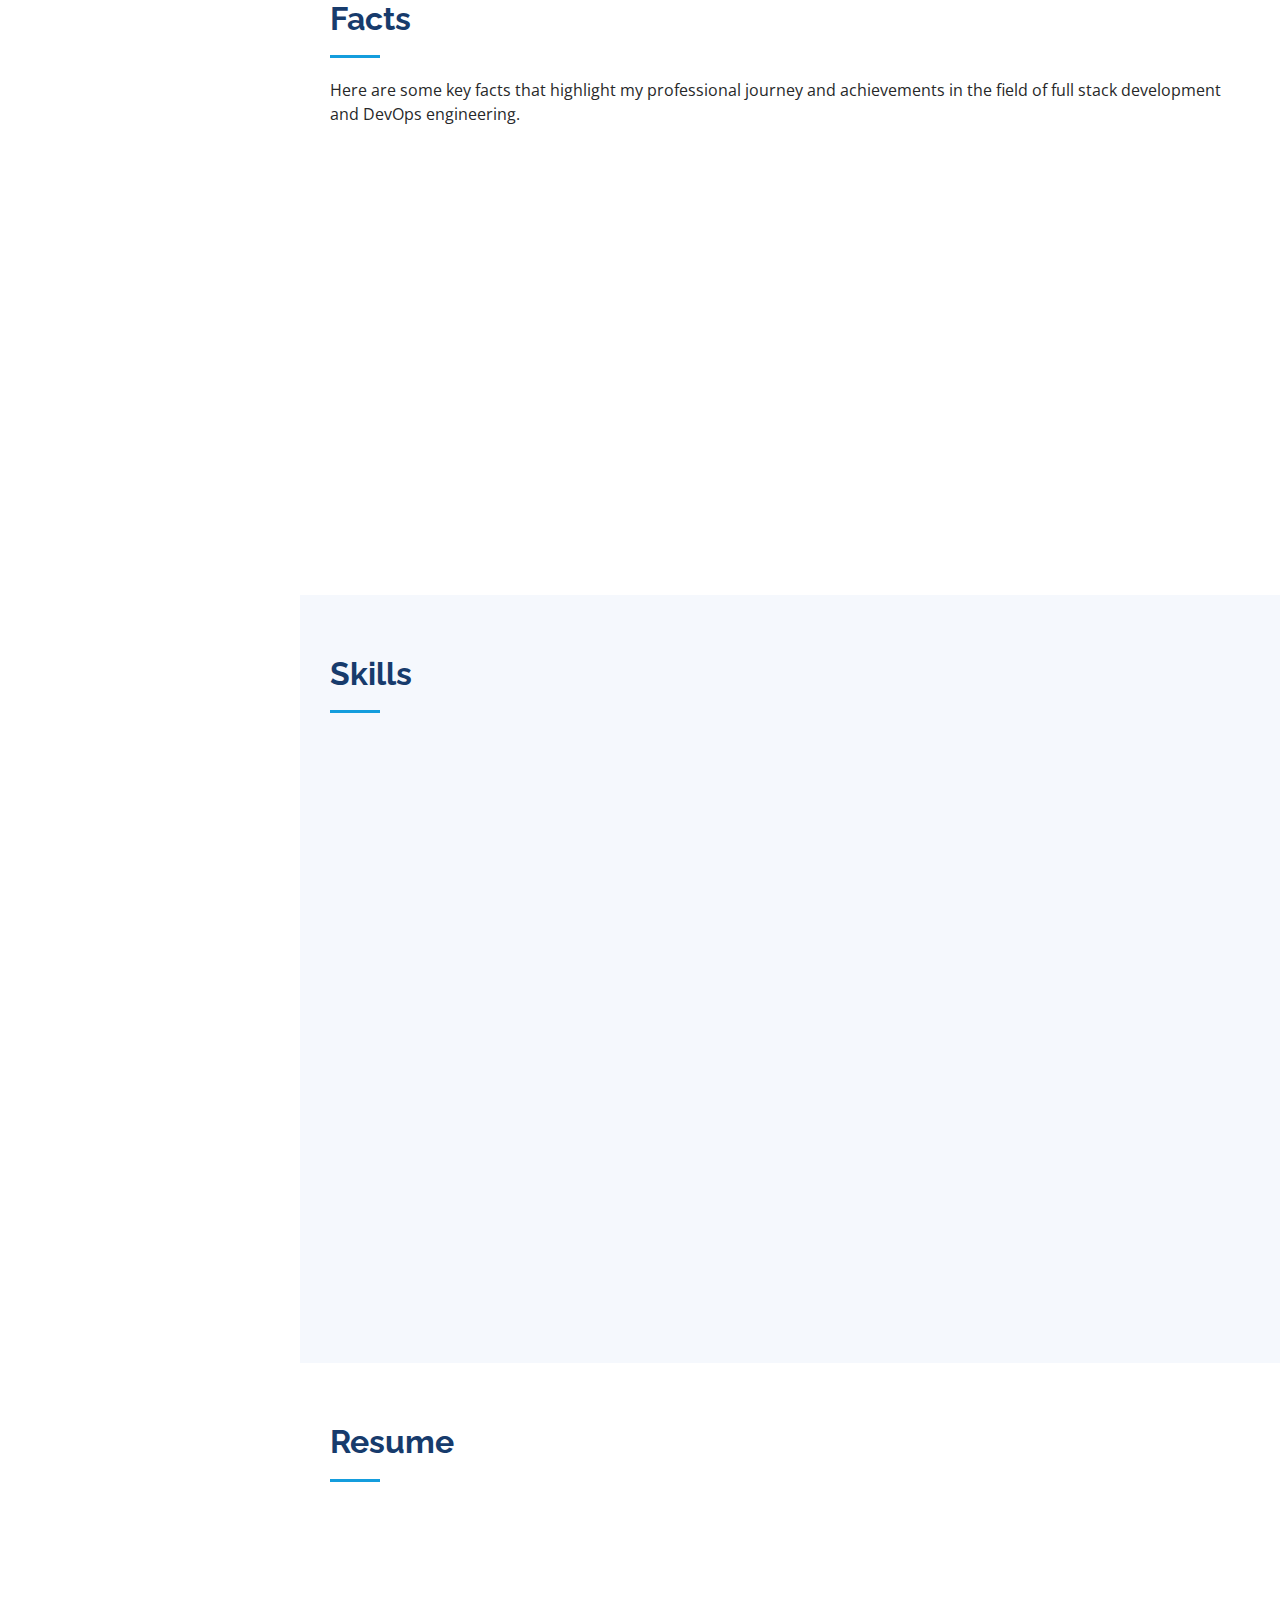
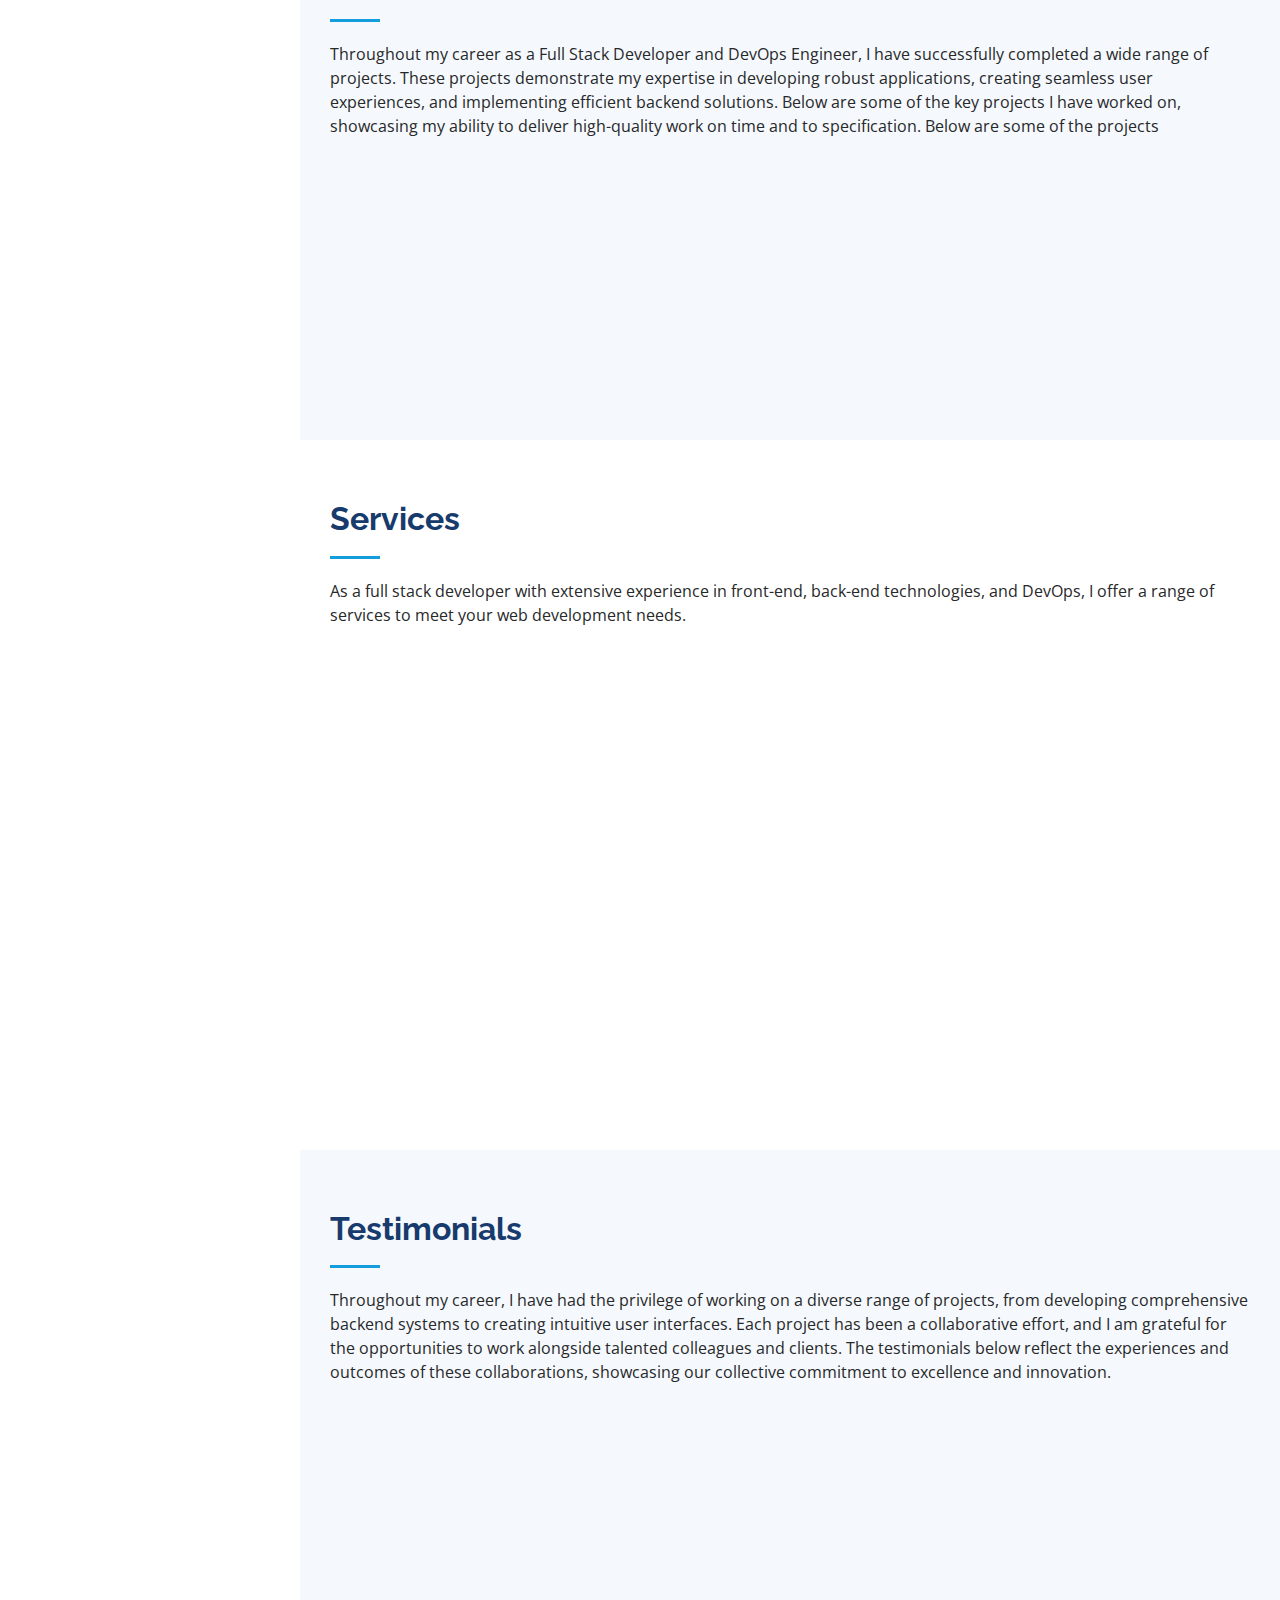
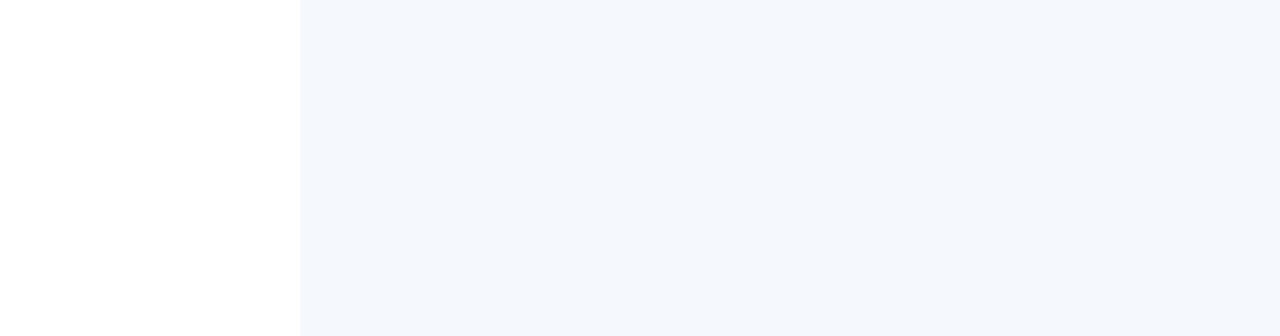
==== commit f3d8b17d: "innovative" ====
--- a/index.html
+++ b/index.html
@@ -79,7 +79,6 @@
 
         <div class="section-title">
           <h2>About</h2>
-          <p>Innovative full stack developer with 4 years of experience. Skilled in front-end and back-end technologies, and proficient in DevOps engineering. Adept at creating and implementing user interfaces, managing databases, and developing RESTful APIs.</p>
         </div>
 
         <div class="row">
@@ -320,9 +319,7 @@
             <h3 class="resume-title">Summary</h3>
             <div class="resume-item pb-0">
               <h4>Faruq Aremu</h4>
-              <p><em>Innovative full stack developer with 4 years of experience. Skilled in front-end and back-end technologies, and proficient in DevOps engineering. Adept at creating and implementing user interfaces, managing databases, and developing RESTful APIs.</em></p>
-              <ul>
-                <li>32, Greenville Estate, Ajah-Lekki, Lagos</li>
+              <p><em>Visionary full stack developer with 4 years of experience. Skilled in front-end and back-end technologies, and proficient in DevOps engineering. Proficient in designing and implementing user interfaces, managing databases, and developing RESTful APIs.</em></p>              <ul>
                 <li>+2347039428881</li>
                 <li>farouk2127@gmail.com</li>
               </ul>
@@ -334,11 +331,6 @@
               <h5>2016 - 2020</h5>
               <p><em>University of Lagos, Akoka-Yaba, Lagos</em></p>
               <p>Second Class Honours, Lower Division</p>
-            </div>
-            <div class="resume-item">
-              <h4>Senior Secondary School Certificate</h4>
-              <h5>2010 - 2016</h5>
-              <p><em>Genesis High School</em></p>
             </div>
 
             <h3 class="resume-title">Professional Experience</h3>
